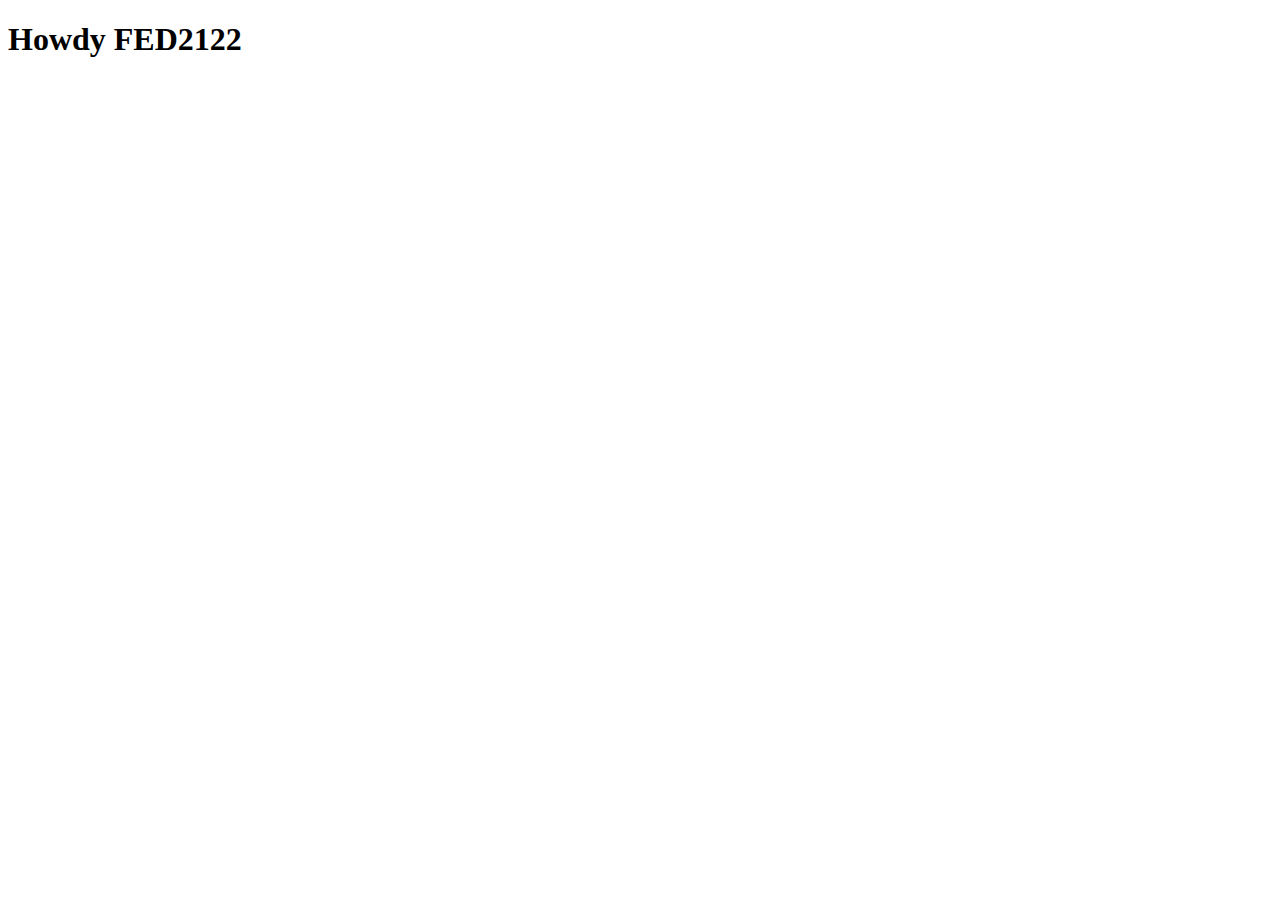
==== index.html @ 90fa2ef5 "Add files via upload" ====
<!doctype html>
<html lang="nl">
	
<head>
	<meta charset="UTF-8">
	<meta name="author" content="jouw naam">
	<meta name="viewport" content="width=device-width, initial-scale=1">
	
	<title>Howdy FED2122</title>
	
	<link href="styles/style.css" rel="stylesheet">
	<link rel="icon" type="image/svg+xml" href="images/favicon.svg">
</head>

<body>
	<h1>Howdy FED2122</h1>

	<script src="scripts/script.js"></script>
</body>
	
</html>
---- styles/style.css ----
/* CSS Document */
*, *::after, *::before {
  box-sizing:border-box;  
}
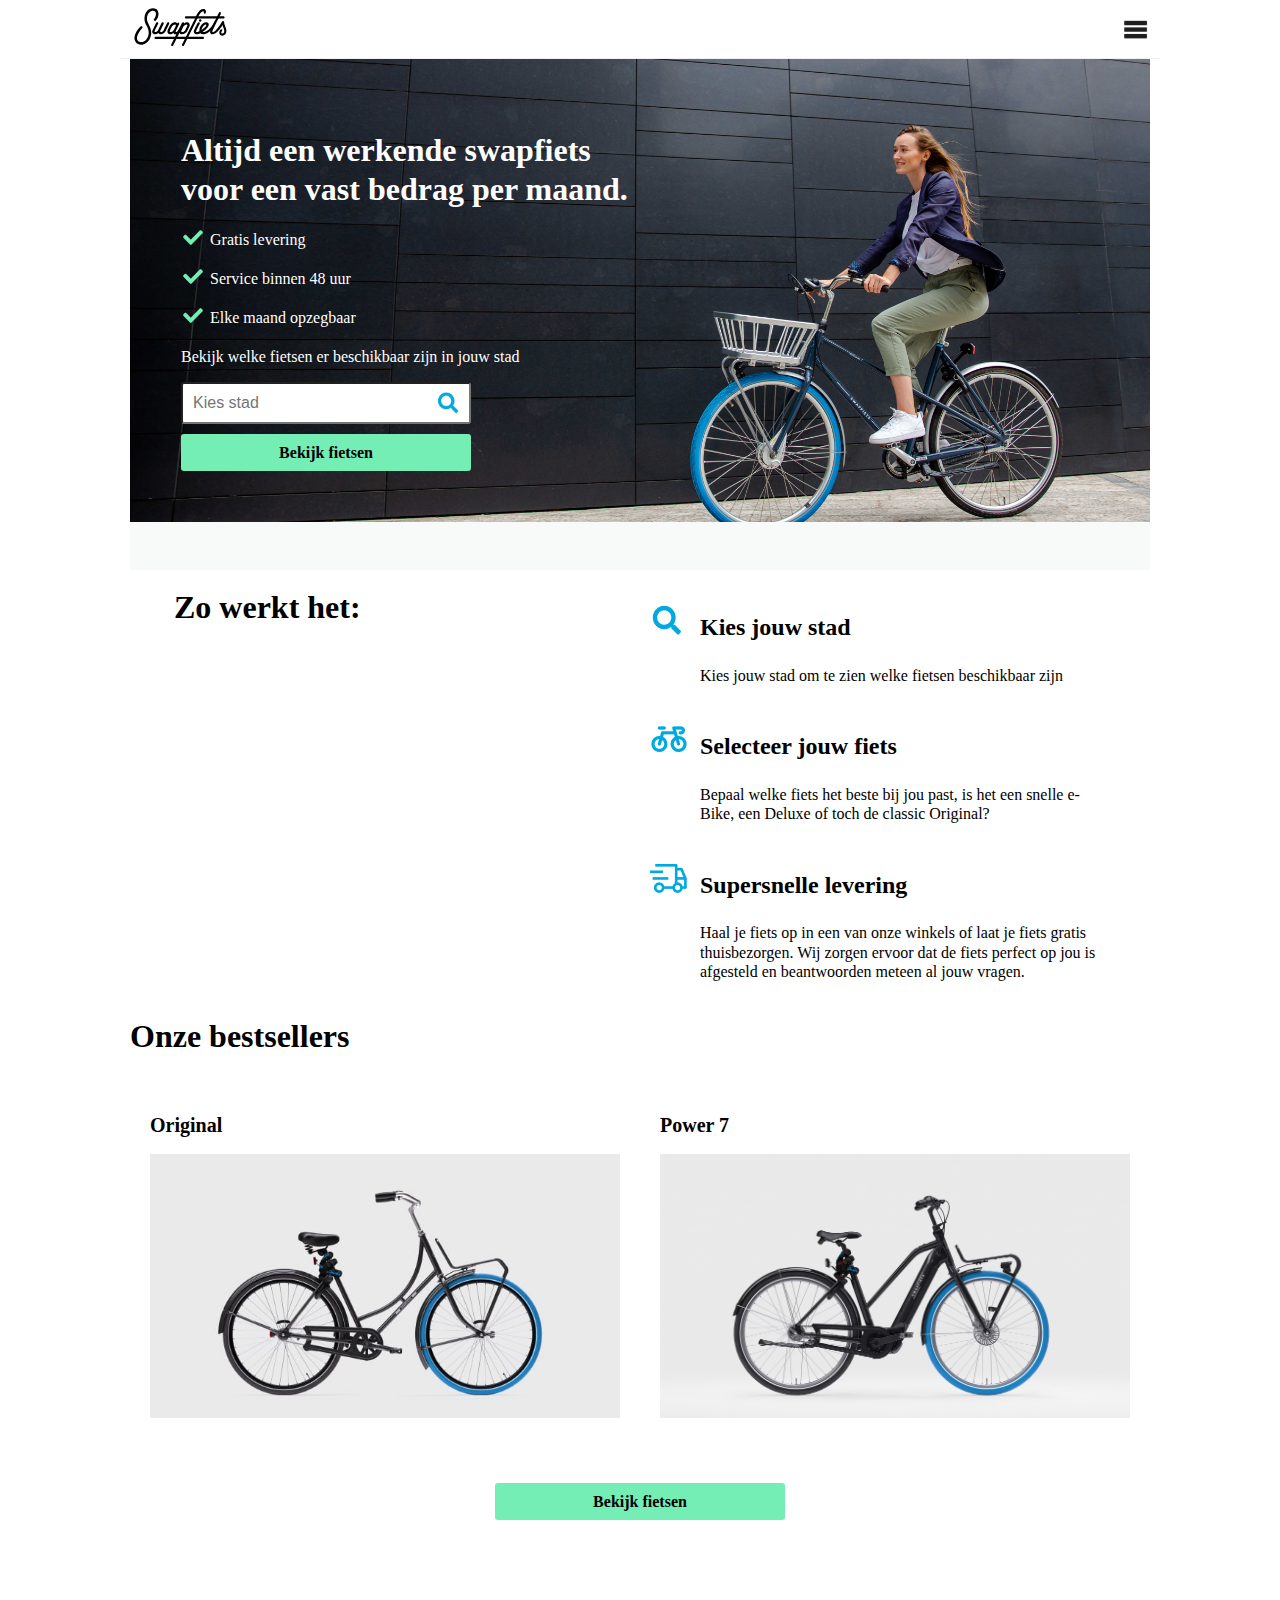
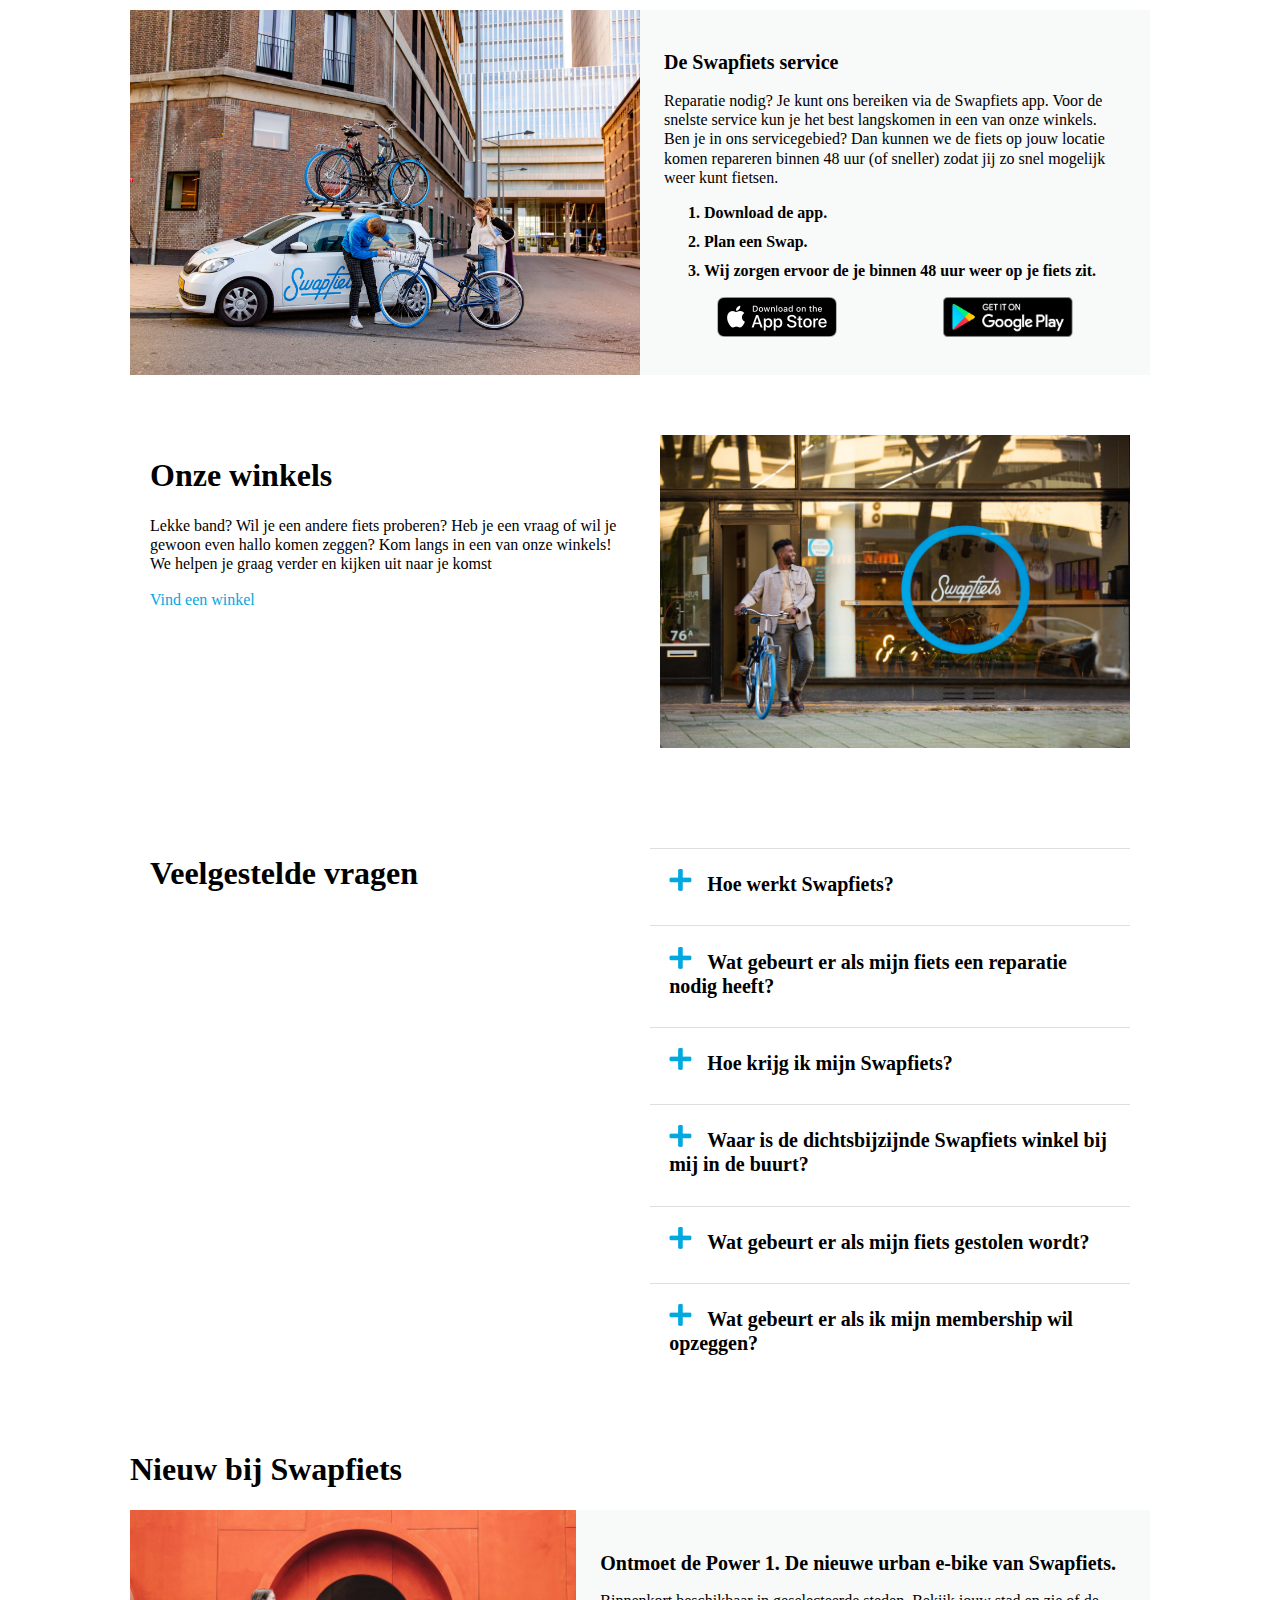
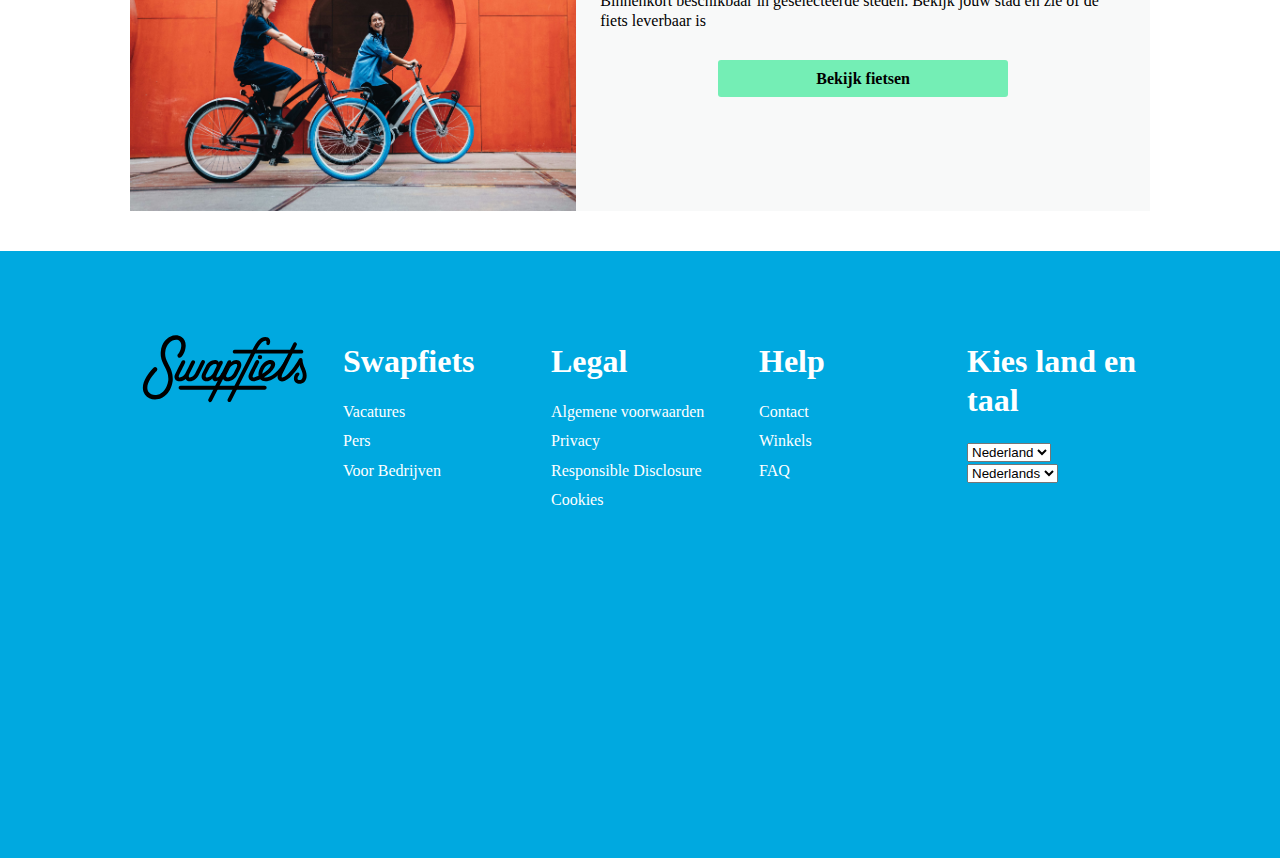
==== commit 81a6a839: "Final commit" ====
--- a/index.html
+++ b/index.html
@@ -3,18 +3,303 @@
 	
 <head>
 	<meta charset="UTF-8">
-	<meta name="author" content="jouw naam">
+	<meta name="author" content="Jorn van 't Hof">
 	<meta name="viewport" content="width=device-width, initial-scale=1">
-	
-	<title>Howdy FED2122</title>
-	
-	<link href="styles/style.css" rel="stylesheet">
+	<title>Swapfiets homepagina</title>
+	<link rel="stylesheet" href="styles/style.css">
 	<link rel="icon" type="image/svg+xml" href="images/favicon.svg">
 </head>
 
 <body>
-	<h1>Howdy FED2122</h1>
-
+	<header>
+
+		<!-- hoofd navigatie -->
+
+		<nav>
+			<!-- logo --> <img alt="logo" src="images/swapfiets-logo-vector.svg">
+			<img alt="menu" class="hamburger" src="images/hamburger.png">
+
+
+
+			<!--<ul>
+				<li>
+					Home
+				</li>
+				<li>
+					Deluxe 7
+				</li>
+				<li>
+					Power 1
+				</li>
+				<li>
+					Power 7
+				</li>
+				<li>
+					Contact
+				</li>
+			</ul>
+		</nav>-->
+
+		<!-- eind navigatie -->
+
+	</header>
+	<main>
+		<section class="first">
+			<div class="introductie">
+				<h1>
+					Altijd een werkende swapfiets voor een vast bedrag per maand.
+				</h1>
+				<ul class="checkMark">
+					<li>
+						Gratis levering
+					</li>
+					<li>
+						Service binnen 48 uur
+					</li>
+					<li>
+						Elke maand opzegbaar
+					</li>				
+				</ul>
+			</div>	
+			<div class="stadZoeken">
+					<p class="searchTitle">
+						Bekijk welke fietsen er beschikbaar zijn in jouw stad
+					</p>
+					<div id="eersteBekijkFietsen" type="button"><input type="text" name="Kies stad" placeholder="Kies stad"> <a href="untitled.html"><div class="bekijkFietsen" type="button">Bekijk fietsen</div></a></div>
+			</div>
+		</section>
+		<div class="greyBG">
+			<div class="column"><h1 class="fancy">Zo werkt het:</h1></div>
+			<div class="column">
+				<ul>
+					<li id="item1">
+						<h3>Kies jouw stad</h3>
+						<p> Kies jouw stad om te zien welke fietsen beschikbaar zijn</p>
+					</li>
+					<li id="item2">
+						<h3>Selecteer jouw fiets</h3>
+						<p>Bepaal welke fiets het beste bij jou past, is het een snelle e-Bike, een Deluxe of toch de classic Original?</p>
+					</li>
+					<li id="item3">
+						<h3>Supersnelle levering</h3>
+						<p>Haal je fiets op in een van onze winkels of laat je fiets gratis thuisbezorgen. Wij zorgen ervoor dat de fiets perfect op jou is afgesteld en beantwoorden meteen al jouw vragen.</p>
+					</li>
+				</ul>
+			</div>			
+		</div>
+		<h1>Onze bestsellers</h1>
+		<section class="second">
+			<div class="column">
+				<h2 class="label">Original</h2>
+				<img alt="omafiets" class="originalFiets" src="images/original.jpeg">
+			</div>
+			<div class="fietsBlok, column">
+				<h2 class="label">Power 7</h2>
+				<img alt="power7fiets" class="electrisch" src="images/power7.jpeg">
+
+			</div>
+		</section>
+
+
+		<a href=""><div class="bekijkFietsen2" type="button">Bekijk fietsen</div></a>
+
+		<section>
+			<div class="column" id="swapfietsServiceBG"></div>
+			<div class="column greyBG">
+				<h2>
+				De Swapfiets service
+				</h2>
+				<p>
+					Reparatie nodig? Je kunt ons bereiken via de Swapfiets app. Voor de snelste service kun je het best langskomen in een van onze winkels. Ben je in ons servicegebied? Dan kunnen we de fiets op jouw locatie komen repareren binnen 48 uur (of sneller) zodat jij zo snel mogelijk weer kunt fietsen.
+				</p>
+				<ol>
+					<li>
+						Download de app.
+					</li>
+					<li>
+						Plan een Swap.
+					</li>
+					<li>
+						Wij zorgen ervoor de je binnen 48 uur weer op je fiets zit.	
+					</li>
+				</ol>
+				<div class="downloadApps">
+					<div class="app"><img alt="applestore" src="images/apple-appstore-badge.png" class="appStore"></div>
+					<div class="app"><img alt="googleplay" src="images/google-play-badge.png" class="googlePlay"></div>
+				</div>
+			</div>
+		</section>
+		<section>
+			<div class="column">
+				<h1>Onze winkels</h1>
+				<p>Lekke band? Wil je een andere fiets proberen? Heb je een vraag of wil je gewoon even hallo komen zeggen? Kom langs in een van onze winkels! We helpen je graag verder en kijken uit naar je komst</p>
+				<a href="" class="winkelVinden">Vind een winkel</a>
+			</div>
+			<div class="column"><img alt="fietsenwinkel" src="images/swapfiets_stores.jpeg"></div>
+		</section>
+		<section>
+			<div class="column"><h1>Veelgestelde vragen</h1></div>
+			<div class="column">
+				<ul class="veelgesteldeVragen">
+					<li>
+						<details>
+							<summary>Hoe werkt Swapfiets?</summary>
+							<p>Swapfiets is een fietsabonnement. Voor een vast bedrag per maand krijg jij een Swapfiets en zorgen wij ervoor dat 'ie het altijd goed doet. Pech onderweg? Laat het ons weten via de app en we repareren je fiets of we swappen 'm om voor een nieuwe binnen 48 uur.
+							</p>
+						</details>
+					</li>
+					<li>
+						<details>
+							<summary>Wat gebeurt er als mijn fiets een reparatie nodig heeft?</summary>
+							<p>Geen paniek! Bij jouw membership krijg je gratis standaard service en reparaties binnen 48 uur. Neem contact met ons op via de app, vertel ons wat er mis is en wij komen je fiets repareren of ruilen 'm om voor een nieuwe. Als je binnen ons servicegebied bent, komen we zelfs naar je toe, om je fiets ter plekke te repareren. En anders kun je altijd even langskomen in een van onze winkels, ook zonder afspraak. 
+							</p>
+						</details>
+					</li>
+					<li>
+						<details>
+							<summary>Hoe krijg ik mijn Swapfiets?</summary>
+							<p>Er zijn 2 manieren om je fiets te krijgen:</p>
+							<ol>
+								<li>
+									<span class="bold">Ophalen in de winkel:</span>  De meest duurzame optie is om de fiets op te halen in een van onze winkels. Kies tijdens het aanmelden een datum en tijd die jou uitkomt. Onze Swappers laten je alle ins en outs van je fiets zien en kunnen alle vragen die je misschien nog hebt over je membership direct beantwoorden. Dit is ook de snelste optie, waarbij je binnen no-time je nieuwe fiets kunt gebruiken. 
+								</li>
+								<li>
+									<span class="bold">Bezorging aan huis:</span> We kunnen jouw Swapfiets ook gratis bij je thuis bezorgen op een afgesproken datum en tijd. *Let op, deze optie is alleen beschikbaar op bepaalde locaties binnen ons servicegebied: Winkels.
+								</li>
+							</ol>
+						</details>
+					</li>
+					<li>
+						<details>
+							<summary>Waar is de dichtsbijzijnde Swapfiets winkel bij mij in de buurt?</summary>
+							<p>Hier vind je al onze winkels & locaties: Winkels.
+							</p>
+						</details>
+					</li>
+					<li>
+						<details>
+							<summary>Wat gebeurt er als mijn fiets gestolen wordt?</summary>
+							<p>Voorkom dat je fiets gestolen wordt, en zet 'm altijd goed op slot. Al onze fietsen worden geleverd met ingebouwde dubbele sloten, en onze e-bikes hebben daarbovenop nog een slot voor de accu. Als hij toch gestolen wordt (of je raakt 'm kwijt) terwijl hij met 2 sloten op slot staat, betaal je een toeslag, afhankelijk van het type fiets. Maar relax, als je fiets onverhoopt toch gestolen wordt, helpen we je om aangifte te doen bij de politie en zorgen we dat je direct een nieuwe Swapfiets krijgt, zodat je binnen de kortst mogelijke tijd weer de weg op kunt. 
+							</p>
+						</details>
+					</li>
+					<li>
+						<details>
+							<summary>Wat gebeurt er als ik mijn membership wil opzeggen?</summary>
+							<p>Geen probleem. Dit kun je eenvoudig doen via account.swapfiets.com. Lever je fiets daarna in in een van onze winkels. Kijk wel eerst even goed naar de voorwaarden van jouw membership, en houd er rekening mee dat we voor al onze memberships een opzegtermijn van 1 maand hanteren. Daarna maken we jouw fiets weer klaar voor een andere member. Zo gaan we onnodige verspilling tegen. Slim en duurzaam toch? 
+							</p>
+						</details>
+					</li>
+				</ul>
+			</div>	
+		</section>
+		<h1>Nieuw bij Swapfiets</h1>
+		<section>
+			<div class="column" id="power1BG"></div>
+			<div class="column, greyBG">
+				<h2>Ontmoet de Power 1. De nieuwe urban e-bike van Swapfiets.</h2>
+				<p>Binnenkort beschikbaar in geselecteerde steden. Bekijk jouw stad en zie of de fiets leverbaar is</p>
+				<a href=""><div class="bekijkFietsen2" type="button">Bekijk fietsen</div></a>
+			</div>
+		</section>
+	</main>
+	<footer class="footer">
+		<div class="container">
+			<div class="row">
+				<div class="footer-col">
+					<img alt="swapfiets logo" src="images/swapfiets-logo-vector.svg">
+				</div>
+				<div class="footer-col">
+					<h1>Swapfiets</h1>
+					<ul>
+						<li>
+							<a href="">Vacatures</a>
+						</li>
+						<li>
+							<a href="">Pers</a>
+						</li>
+						<li>
+							<a href="">Voor Bedrijven</a>
+						</li>
+					</ul>
+				</div>
+				<div class="footer-col">
+					<h1>Legal</h1>
+					<ul>
+					<li>
+						<a href="">Algemene voorwaarden</a>
+					</li>
+					<li>
+						<a href="">Privacy</a>
+					</li>
+					<li>
+						<a href="">Responsible Disclosure</a>
+					</li>
+					<li>
+						<a href="">Cookies</a>
+					</li>
+				</ul>
+				</div>
+				<div class="footer-col">
+					<h1>Help</h1>
+					<ul>
+						<li>
+							<a href="">Contact</a>
+						</li>
+						<li>
+							<a href="">Winkels</a>
+						</li>
+						<li>
+							<a href="">FAQ</a>
+						</li>
+					</ul>
+				</div>
+				<div class="footer-col">
+					<h1>Kies land en taal</h1>
+					<select name="Land">
+					<option value="Nederland">Nederland</option>
+					<option value="Engeland">Engeland</option>
+					<option value="Frankrijk">Frankrijk</option>
+					<option value="Duitsland">Duitsland</option>
+					</select>
+					<select name="Taal">
+					<option value="Nederlands">Nederlands</option>
+					<option value="English">English</option>
+					<option value="French">French</option>
+					<option value="Deutsch">Deutsch</option>
+					</select>
+				</div>	
+			</div>
+		</div>		
+				<ul class="betaalMethoden">
+				<li>
+					<img alt="" src="">
+				</li>
+				<li>
+					<img alt="" src="">
+				</li>
+				<li>
+					<img alt="" src="">
+				</li>
+				<li>
+					<img alt="" src="">
+				</li>
+				<li>
+					<img alt="" src="">
+				</li>
+			</ul>
+					<ul class="socials">
+				<li>
+					<img alt="" src="">
+				</li>
+				<li>
+					<img alt="" src="">
+				</li>
+				<li>
+					<img alt="" src="">
+				</li>
+			</ul>
+	</footer>
 	<script src="scripts/script.js"></script>
 </body>
 	
--- a/styles/style.css
+++ b/styles/style.css
@@ -1,5 +1,527 @@
 /* CSS Document */
 *, *::after, *::before {
-  box-sizing:border-box;  
-}
-
+  box-sizing:border-box;
+}
+
+/* footer settings*/
+
+.container {
+  max-width: 1040px;
+  margin: auto;
+}
+.row {
+ display: flex;
+ flex-wrap: wrap;
+}
+
+.footer {
+  background-color: #00A9E0;
+  padding: 70px 0px;
+}
+
+.footer-col {
+  width: 20%;
+  padding: 0 15px;
+  color: white;
+  font-size: 18px;
+  font-weight: 500;
+  float: left;
+  box-sizing: border-box;
+}
+
+.footer-col ul{
+  margin-left: -40px;
+}
+
+.footer-col ul li a{
+  color: white;
+  display: block;
+}
+
+/* Mobiel en Smartphone*/
+
+@media only screen and (max-width: 767px) {
+  body {
+    margin-left: 5px;
+    margin-right: 5px;
+    min-width: 375;
+  }
+
+  main {
+    margin-right: 10px;  
+    margin-left: 10px;
+  }
+
+  footer {
+    display: inline-block;
+  }
+
+  .footer-col {
+    width: 50%;
+    margin-bottom: 30px;
+  }
+
+  .prijsDesktop, .titelDesktop {
+    display: none;
+  }
+
+  .column, .column30, .column70 {
+      box-sizing: border-box;
+      width: 96%;
+      float: left;
+      padding: 5px;
+  }
+
+  select {
+    width: 96%;
+    padding: 10px;
+    float: center;
+    margin-bottom: 10px;
+    border-radius: 5px;
+    border-color: black;
+    background-color: white;
+    color: black;
+    font-weight: 700;
+    font-size: 16px;
+  }
+
+  .first {
+      color: black;
+      padding: 5%;'
+      left: 0!;
+      right: 0!;
+  }
+
+  img {
+    width: 100%;
+  } 
+
+  .label {
+    text-align: center!important;
+    float: center!important;
+  }
+
+  input {
+    width: 100%;
+    padding: 10px;
+    font-size: 16px;
+    border-radius: 3px;
+    background-image: url("../images/search.png");
+    background-repeat: no-repeat;
+    background-position: right;
+    background-size: contain;
+  }
+
+    .bekijkFietsen, .bekijkFietsen a {
+    background-color: #74EEB5;
+    width: 100%;
+    margin-top: 10px;
+    padding: 13px 8px;
+    text-align: center;
+    color: black;
+    font-weight: 700;
+    border-radius: 3px;
+  }
+
+  .bekijkFietsen2 {
+    background-color: #74EEB5;
+    width: 96%;
+    margin-top: 10px;
+    padding: 13px 8px;
+    text-align: center;
+    color: black;
+    font-weight: 700;
+    border-radius: 3px;
+    margin-bottom: 20px;
+    margin-left: auto;    
+    margin-right: auto;
+    overflow: hidden;
+  }
+
+  .desktopSpecs {
+    display: none;
+  }
+
+}
+
+
+/* Tablet en Desktop*/
+
+@media only screen and (min-width: 768px) {
+  main {
+    min-width: 768px;
+    max-width: 1040px;
+    margin-left: auto;
+    margin-right: auto;
+    padding-left: 10px;
+    padding-right: 10px;
+  }
+
+  .fancy {
+    color: black;
+  }
+
+/* poging tot een micro interactie */
+
+  .fancy span {
+    opacity: 0;
+    transition: all 1s ease;
+  }
+
+  span.fade {
+    opacity: 1;
+  }
+
+  .mobileSpecs{
+    display: none;
+  }
+
+  .prijsMobiel, .titelMobiel {
+      display: none;
+  }
+
+  .bekijkFietsen, .bekijkFietsen2 {
+    background-color: #74EEB5;
+    width: 290px;
+    margin-top: 10px;
+    padding: 9px;
+    text-align: center;
+    color: black;
+    font-weight: 700;
+    border-radius: 3px;
+  }
+
+  .bekijkFietsen2 {
+    margin: auto;
+    margin-bottom: 90px;
+    margin-top: 30px;
+  }
+
+  .first {
+    background-image: url("../images/fietsdesktop.jpeg");
+    background-size: cover;
+    background-repeat: no-repeat;
+    background-position: center;
+    left: 0;
+    right: 0;
+    padding: 5%;
+    color: white;
+    margin: 0;
+    display: block;
+    }
+
+  .introductie {
+    margin-right: 50%;
+  }
+
+  img {
+    max-width: 100%;
+  }
+
+  section {
+    display: flex;
+    justify-content: space-between;
+    }
+
+  .column {
+    box-sizing: border-box;
+    width: 50%;
+    float: left;
+    padding: 20px;
+  }
+
+  .column30 {
+    box-sizing: border-box;
+    width: 35%;
+    float: left;
+    padding: 20px;
+  }
+
+  .column70 {
+    box-sizing: border-box;
+    width: 65%;
+    float: left;
+    padding-top: 40px;
+  }
+
+  input {
+    width: 290px;
+    padding: 10px;
+    font-size: 16px;
+    border-radius: 3px;
+    background-image: url("../images/search.png");
+    background-repeat: no-repeat;
+    background-position: right;
+    background-size: contain;
+
+  }
+
+  span.fade {
+    opacity: 1;
+  }
+}
+
+
+/*Algemeen*/
+section {
+  margin-bottom: 40px;
+}
+
+.meerOpties {
+  background-color: white;
+  float: center;
+}
+
+.power1man {
+  background-image: url("../images/power1manfietsen.png");
+  background-position: center;
+  background-size: cover;
+  color: white;
+  height: 382px;
+  padding-bottom: 30px;
+  padding-top: 170px;
+  padding-left: 30px;
+  padding-right: 30px;
+}
+
+.originalVrouw {
+  background-image: url("../images/originalfietsenvrouw.png");
+  background-position: center;
+  background-size: cover;
+  color: white;
+  height: 382px;
+  padding-bottom: 30px;
+  padding-top: 170px;
+  padding-left: 30px;
+  padding-right: 30px;
+}
+
+#deluxe7fietser {
+  width: 100%;
+}
+
+.tweebijtwee {
+  display: inline-grid;
+  grid-template-columns: auto auto;
+}
+
+.spec {
+  padding-bottom: 10px;
+}
+
+.prijsMobiel {
+  border-top: 1px solid #dfdfdf;
+  border-bottom: 1px solid #dfdfdf;
+  padding-top: 5px;
+  padding-bottom: 15px;
+}
+
+.prijsDesktop {
+  border-top: 1px solid #dfdfdf;
+  border-bottom: 1px solid #dfdfdf;
+  padding-bottom: 15px;
+  margin-top: 30px;
+
+}
+
+.vinkjes {
+  margin-left: -40px;
+}
+
+.veelgesteldeVragen {
+  margin-left: -50px;
+}
+
+#swapfietsServiceBG {
+  background-image: url("../images/swapfiets_service.jpeg");
+  background-position: center;
+  background-repeat: no-repeat;
+  background-size: cover;
+  min-height: 300px;
+}
+
+#power1BG {
+  background-image: url("../images/power_one_promo.jpeg");
+  background-position: center;
+  background-repeat: no-repeat;
+  background-size: cover;
+  min-height: 300px;
+}
+
+.greyBG {
+  background-color: #F8F9F9;
+  padding: 24px;
+}
+
+.downloadApps {
+  display: grid;
+  grid-template-columns: auto auto;
+  margin-bottom: 10px;
+}
+
+.app {
+  grid-column-gap: 10px;
+  margin: auto;
+}
+
+.appStore {
+  width: 120px;
+  height: 40px;
+ }
+
+.googlePlay {
+  width: 130px; 
+  height: 40px;
+}
+
+.checkMark {
+  list-style-image: url("../images/checkmark.png");
+  /*door ongewenste voor-geprogrammeerde ul padding moet ik het compenseren met - margin*/
+  margin-left: -11px;
+}
+.checkMark li {
+  margin-bottom: 20px;
+
+}
+.checkMark li::marker {
+  padding-right: 20px;
+
+}
+
+/*Navigatie CSS*/
+nav {
+border-bottom: 1px solid;
+border-color: #F0F0F0;
+max-width: 1040px;
+margin-left: auto;
+margin-right: auto;
+}
+
+nav img {
+  height: auto;
+  width: 100px;
+  top: 50%;
+  margin-left: 10px;
+}
+
+.hamburger
+{
+  width: 50px;
+  float: right;
+  top: 60%;
+}
+
+nav ul {
+  float: right;
+  margin-right: 20px;
+}
+
+nav ul li {
+  display: inline-block; 
+  margin: 0 5px;
+}
+/*inline block betekent dat de lijst horizontaal is ipv verticaal*/
+
+nav ul li a {
+  text-transform: uppercase;
+}
+
+/* Body CSS */
+body{
+  margin: 0;
+  font-family: helvetica neue;
+  line-height: 1.2;
+  letter-spacing: 1.2;
+}
+
+ul {
+  list-style-type: none;
+}
+
+li {
+  margin-top: 10px;
+  margin-bottom: 10px;
+  font-size: 16px;
+}
+
+li::marker {
+  height: 20px;
+  width: 20px;
+}
+
+p {
+  font-size: 16px;
+}
+
+h1 {
+  font-size: 32px;
+}
+
+
+h2 {
+  font-size: 20px;
+}
+
+h3 {
+  font-size: 24px;
+}
+
+a {
+  color: #00A9E0;
+  text-decoration: none;
+}
+
+.bold {
+  font-weight: 700;
+}
+
+details {
+  padding: 4%;
+  border-top: 1px;
+  border-bottom: 0px;
+  border-left: 0px;
+  border-right: 0px;
+  border-style: solid;
+  border-color: #dfdfdf;
+}
+
+summary {
+  font-size: 20px;
+  font-weight: 700;
+}
+
+summary::marker {
+  content: url("../images/plus.png");
+}
+
+details[open] summary::marker {
+  content: url("../images/close.png");
+}
+
+
+ol {
+  font-weight: 700;
+}
+
+/*overig CSS*/
+
+#counter {
+  text-align: center;
+  font-weight: 700;
+}
+
+.stad {
+  text-align: center;
+}
+
+#item1 {
+  list-style-image: url("../images/search2.png");
+}
+
+#item2 {
+  list-style-image: url("../images/fiets.png");
+}
+
+#item3 {
+  list-style-image: url("../images/deliver.png");
+}